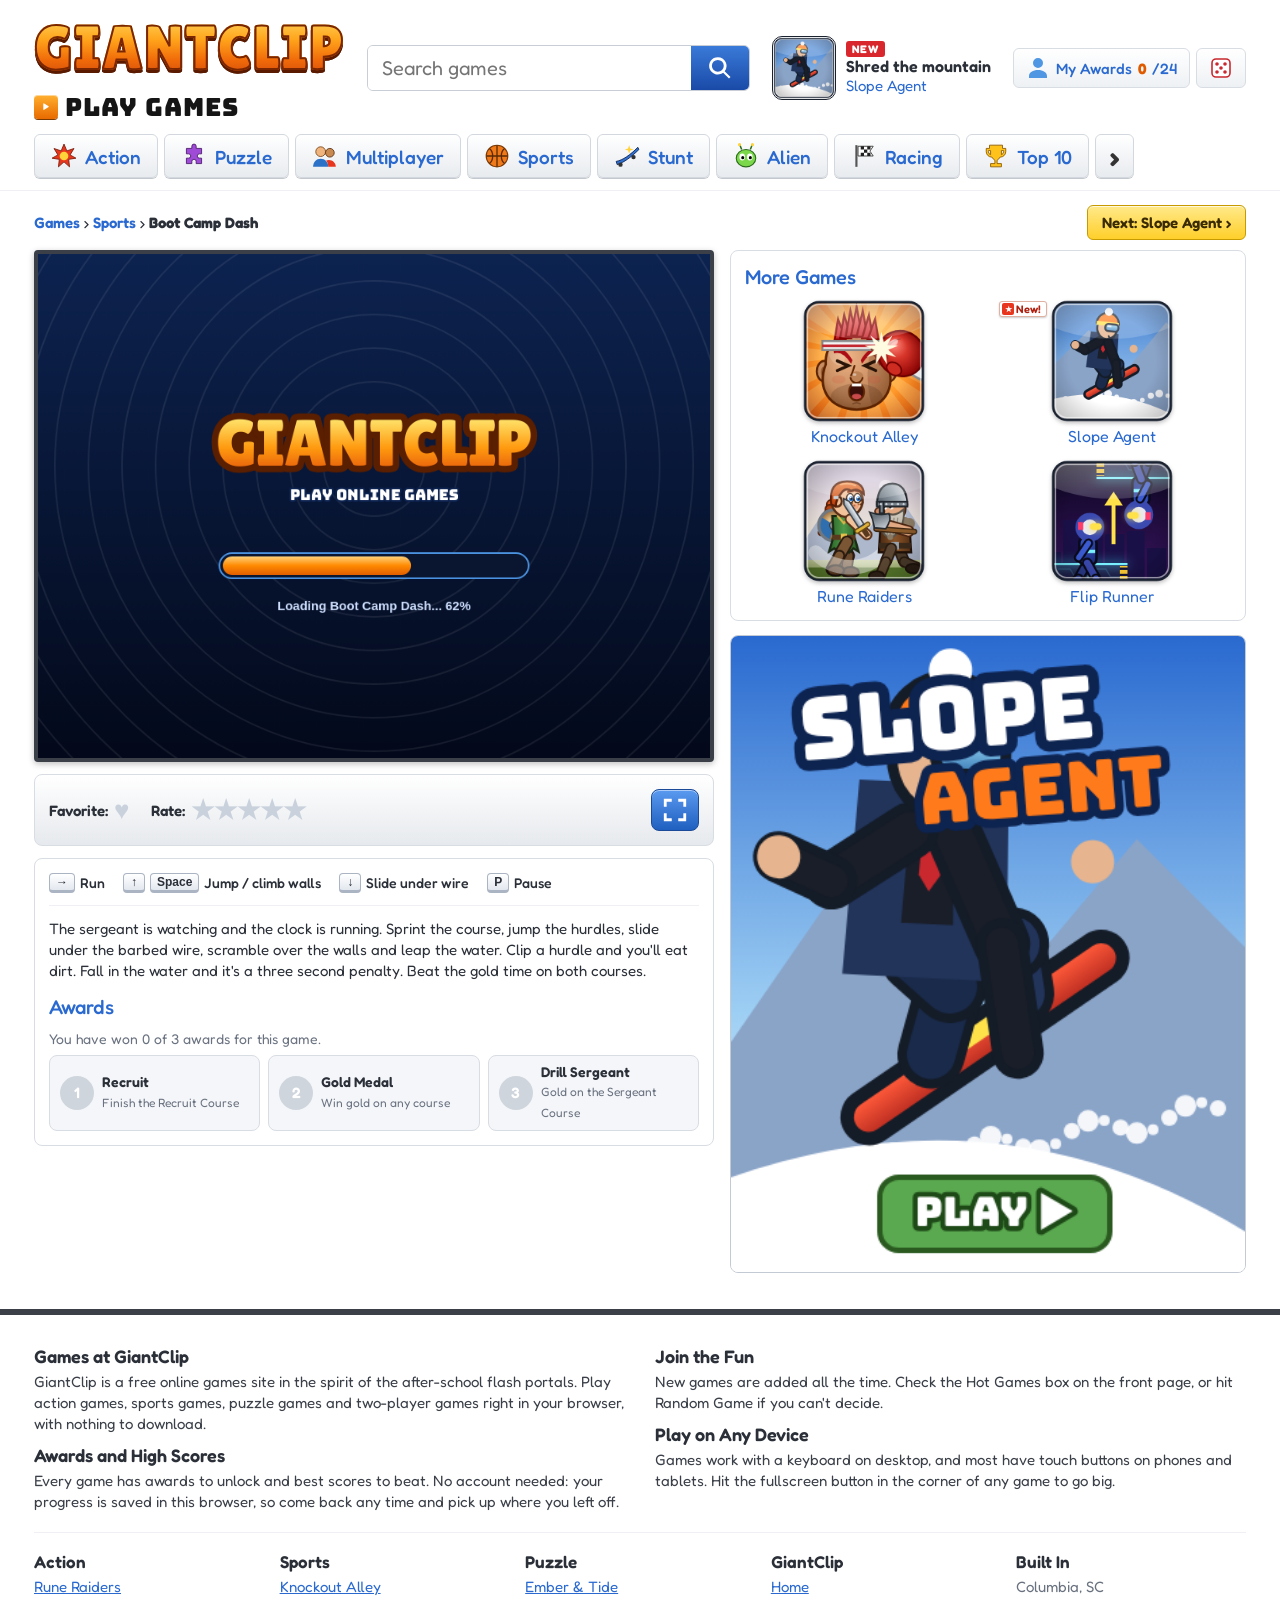
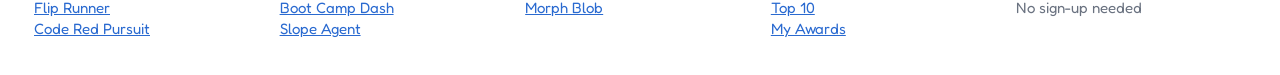
==== games/boot-camp-dash/index.html @ f688c005 "Add files via upload" ====
<!doctype html>
<html lang="en">
<head>
<meta charset="utf-8">
<meta name="viewport" content="width=device-width, initial-scale=1, viewport-fit=cover">
<title>Boot Camp Dash | GiantClip</title>
<meta name="description" content="Free online games: boxing, temple puzzles, snowboarding, obstacle courses and more. No downloads.">
<link rel="preconnect" href="https://fonts.googleapis.com">
<link rel="stylesheet" href="https://fonts.googleapis.com/css2?family=Black+Ops+One&family=Bungee&family=Fredoka:wght@400;500;600;700&family=Lilita+One&family=Orbitron:wght@700&family=Pirata+One&display=swap">
<link rel="stylesheet" href="../../css/site.css">
</head>
<body data-game="boot-camp-dash">
<svg class="sprite" aria-hidden="true">
  <symbol id="i-search" viewBox="0 0 24 24"><path fill-rule="evenodd" d="M10 2a8 8 0 016.3 12.9l5.4 5.4-1.4 1.4-5.4-5.4A8 8 0 1110 2zm0 2.5a5.5 5.5 0 100 11 5.5 5.5 0 000-11z"/></symbol>
  <symbol id="i-action" viewBox="0 0 24 24"><path fill="#e8361e" stroke="#7a1a08" stroke-width=".8" d="M12 1l2.6 6.3 6.6-2.2-3.6 5.9L23 14l-6.7 1.1.8 6.9-5.1-4.6L6.9 22l.8-6.9L1 14l5.4-3-3.6-5.9 6.6 2.2z"/><circle cx="12" cy="12" r="4" fill="#ffd23a"/></symbol>
  <symbol id="i-sports" viewBox="0 0 24 24"><circle cx="12" cy="12" r="10" fill="#f07a1a" stroke="#7a3a08"/><path d="M2 12h20M12 2v20M5 5c4 3 4 11 0 14M19 5c-4 3-4 11 0 14" stroke="#5a2a04" stroke-width="1.2" fill="none"/></symbol>
  <symbol id="i-racing" viewBox="0 0 24 24"><path fill="#555" d="M4 2h2v20H4z"/><path fill="#fff" stroke="#333" stroke-width=".8" d="M6.5 3h14l-3 4.5 3 4.5h-14z"/><path fill="#222" d="M9 3h3v3H9zm6 0h3v3h-3zm-3 3h3v3h-3zm-3 3h3v3H9zm6 0h3v3h-3z"/></symbol>
  <symbol id="i-multi" viewBox="0 0 24 24"><circle cx="8" cy="8" r="4.5" fill="#f0b47e" stroke="#7a4a1e" stroke-width=".8"/><circle cx="16.5" cy="9" r="4" fill="#c98a52" stroke="#5a3010" stroke-width=".8"/><path fill="#2c71c8" d="M1 22c0-4.5 3-7.5 7-7.5s7 3 7 7.5z"/><path fill="#e8361e" d="M15 22c0-2.4-.7-4.4-2-5.8.8-.3 1.7-.5 2.6-.5 3.5 0 6.4 2.6 6.4 6.3z"/></symbol>
  <symbol id="i-puzzle" viewBox="0 0 24 24"><path fill="#a04ad8" stroke="#4a1a6a" stroke-width=".8" d="M10 3a2 2 0 014 0v2h5v5h-2a2 2 0 000 4h2v5h-5v-2a2 2 0 00-4 0v2H5v-5h2a2 2 0 000-4H5V5h5z"/></symbol>
  <symbol id="i-stunt" viewBox="0 0 24 24"><path fill="#2f6fd0" stroke="#0d2350" stroke-width=".8" d="M2 17c6-1 13-6 20-13l1 2C16 13 9 18 3 20z"/><circle cx="6" cy="20" r="2" fill="#333"/><circle cx="18" cy="13" r="2" fill="#333"/><path fill="#ffd23a" d="M14 2l1 3 3 1-3 1-1 3-1-3-3-1 3-1z"/></symbol>
  <symbol id="i-alien" viewBox="0 0 24 24"><ellipse cx="12" cy="14" rx="9" ry="8" fill="#7ad84a" stroke="#2a6a1a"/><ellipse cx="8.5" cy="13" rx="2.6" ry="3.2" fill="#fff"/><ellipse cx="15.5" cy="13" rx="2.6" ry="3.2" fill="#fff"/><circle cx="9" cy="13.5" r="1.4"/><circle cx="16" cy="13.5" r="1.4"/><path d="M8 6L6 1M16 6l2-5" stroke="#2a6a1a" stroke-width="1.4"/><circle cx="6" cy="1.5" r="1.4" fill="#ffd23a"/><circle cx="18" cy="1.5" r="1.4" fill="#ffd23a"/></symbol>
  <symbol id="i-top" viewBox="0 0 24 24"><path fill="#ffc21a" stroke="#8a5a00" stroke-width=".8" d="M6 2h12v3h3v3a5 5 0 01-5 5h-.3A6 6 0 0113 15.9V19h4v3H7v-3h4v-3.1A6 6 0 018.3 13H8a5 5 0 01-5-5V5h3zM5 7v1a3 3 0 002 2.8V7zm14 0h-2v3.8A3 3 0 0019 8z"/></symbol>
  <symbol id="i-star" viewBox="0 0 24 24"><path fill="#ffc21a" stroke="#b07a00" d="M12 2l3 6.6 7 .8-5.2 4.8 1.4 7L12 17.6 5.8 21.2l1.4-7L2 9.4l7-.8z"/></symbol>
  <symbol id="i-user" viewBox="0 0 24 24"><path fill="#4f97e3" d="M12 2a5 5 0 110 10 5 5 0 010-10zm0 12c5 0 9 2.5 9 6v2H3v-2c0-3.5 4-6 9-6z"/></symbol>
  <symbol id="i-dice" viewBox="0 0 24 24"><rect x="3" y="3" width="18" height="18" rx="4" fill="#fff" stroke="#c8282e" stroke-width="1.6"/><circle cx="8" cy="8" r="1.8" fill="#c8282e"/><circle cx="16" cy="16" r="1.8" fill="#c8282e"/><circle cx="12" cy="12" r="1.8" fill="#c8282e"/><circle cx="16" cy="8" r="1.8" fill="#c8282e"/><circle cx="8" cy="16" r="1.8" fill="#c8282e"/></symbol>
  <symbol id="i-full" viewBox="0 0 24 24"><path d="M3 9V3h6M15 3h6v6M21 15v6h-6M9 21H3v-6"/></symbol>
</svg>
<header class="mast"><div class="wrap mast-in">
  <a class="logo" href="../../index.html"><b>GIANTCLIP</b><span><i>▶</i>PLAY GAMES</span></a>
  <form class="searchbox" role="search" data-home="../../index.html">
    <input id="q" type="search" placeholder="Search games" aria-label="Search games">
    <button type="submit" aria-label="Search"><svg class="i"><use href="#i-search"/></svg></button>
  </form>
  <a class="mini-promo" href="../../games/slope-agent/index.html">
    <img src="../../assets/icons/sq-slope.png" alt="" width="64" height="64">
    <span><em>NEW</em><b>Shred the mountain</b><u>Slope Agent</u></span>
  </a>
  <div class="mast-links">
    <a class="mbtn" href="../../index.html#awards"><svg class="i"><use href="#i-user"/></svg>My Awards <b class="award-total">0</b>/24</a>
    <a class="mbtn random" href="#" data-root="../../" title="Random game"><svg class="i"><use href="#i-dice"/></svg></a>
  </div>
</div>
<nav class="wrap pills" aria-label="Categories"><a class="pill" href="../../index.html#action"><svg class="i"><use href="#i-action"/></svg>Action</a><a class="pill" href="../../index.html#puzzle"><svg class="i"><use href="#i-puzzle"/></svg>Puzzle</a><a class="pill" href="../../index.html#multiplayer"><svg class="i"><use href="#i-multi"/></svg>Multiplayer</a><a class="pill" href="../../index.html#sports"><svg class="i"><use href="#i-sports"/></svg>Sports</a><a class="pill" href="../../index.html#stunt"><svg class="i"><use href="#i-stunt"/></svg>Stunt</a><a class="pill" href="../../index.html#alien"><svg class="i"><use href="#i-alien"/></svg>Alien</a><a class="pill" href="../../index.html#racing"><svg class="i"><use href="#i-racing"/></svg>Racing</a><a class="pill" href="../../index.html#top"><svg class="i"><use href="#i-top"/></svg>Top 10</a><a class="pill arrow random" href="#" data-root="../../" aria-label="Random game">›</a></nav>
</header>
<main class="wrap gamewrap">
  <div class="crumbs">
    <nav aria-label="Breadcrumb"><a href="../../index.html">Games</a> › <a href="../../index.html#sports">Sports</a> › <strong>Boot Camp Dash</strong></nav>
    <a class="next" href="../slope-agent/index.html">Next: Slope Agent ›</a>
  </div>
  <div class="gamepage">
    <div class="stage">
      <div class="frame"><canvas id="bc" width="800" height="600" tabindex="0" aria-label="Boot Camp Dash game"></canvas></div>
      <div class="pad" aria-label="Touch controls">
        <div><button type="button" class="alt" data-pad="l" aria-label="Back">◀</button><button type="button" class="alt" data-pad="r" aria-label="Run">▶</button></div>
        <div><button type="button" data-pad="d">SLIDE</button><button type="button" data-pad="u">JUMP</button></div>
      </div>
      <div class="box toolbar">
        <div class="grp">Favorite: <button type="button" class="fav" aria-pressed="false">♥</button></div>
        <div class="grp">Rate: <span class="rate"><button type="button" aria-label="1 star">★</button><button type="button" aria-label="2 stars">★</button><button type="button" aria-label="3 stars">★</button><button type="button" aria-label="4 stars">★</button><button type="button" aria-label="5 stars">★</button></span></div>
        <button type="button" class="fs" aria-label="Fullscreen" title="Fullscreen"><svg><use href="#i-full"/></svg></button>
      </div>
      <section class="box">
        <div class="controls"><span><kbd>→</kbd> Run</span><span><kbd>↑</kbd> <kbd>Space</kbd> Jump / climb walls</span><span><kbd>↓</kbd> Slide under wire</span><span><kbd>P</kbd> Pause</span></div>
        <p class="desc">The sergeant is watching and the clock is running. Sprint the course, jump the hurdles, slide under the barbed wire, scramble over the walls and leap the water. Clip a hurdle and you'll eat dirt. Fall in the water and it's a three second penalty. Beat the gold time on both courses.</p>
        <h2>Awards</h2>
        <p class="award-count">You have won 0 of 3 awards for this game.</p>
        <div class="awards"><div class="award" data-award="bc-done"><i>1</i><span><b>Recruit</b><small>Finish the Recruit Course</small></span></div><div class="award" data-award="bc-gold"><i>2</i><span><b>Gold Medal</b><small>Win gold on any course</small></span></div><div class="award" data-award="bc-sgt"><i>3</i><span><b>Drill Sergeant</b><small>Gold on the Sergeant Course</small></span></div></div>
      </section>
    </div>
    <aside class="side">
      <section class="box"><h2>More Games</h2><div class="rel"><a class="gi " href="../../games/knockout-alley/index.html" data-name="Knockout Alley Sports"><img src="../../assets/icons/sq-knockout.png" alt="" width="104" height="104" loading="lazy"><span>Knockout Alley</span></a><a class="gi " href="../../games/slope-agent/index.html" data-name="Slope Agent Stunt"><i class="newtag">New!</i><img src="../../assets/icons/sq-slope.png" alt="" width="104" height="104" loading="lazy"><span>Slope Agent</span></a><a class="gi " href="../../games/rune-raiders/index.html" data-name="Rune Raiders Action"><img src="../../assets/icons/sq-rune.png" alt="" width="104" height="104" loading="lazy"><span>Rune Raiders</span></a><a class="gi " href="../../games/flip-runner/index.html" data-name="Flip Runner Action"><img src="../../assets/icons/sq-flip.png" alt="" width="104" height="104" loading="lazy"><span>Flip Runner</span></a></div></section>
      <a class="promo" href="../../games/slope-agent/index.html" aria-label="Play Slope Agent"><img src="../../assets/icons/tall-slope.png" alt="" width="380" height="470"></a>
    </aside>
  </div>
</main>
<footer class="foot"><div class="wrap">
  <div class="about">
    <section><h3>Games at GiantClip</h3><p>GiantClip is a free online games site in the spirit of the after-school flash portals. Play action games, sports games, puzzle games and two-player games right in your browser, with nothing to download.</p>
    <h3>Awards and High Scores</h3><p>Every game has awards to unlock and best scores to beat. No account needed: your progress is saved in this browser, so come back any time and pick up where you left off.</p></section>
    <section><h3>Join the Fun</h3><p>New games are added all the time. Check the Hot Games box on the front page, or hit Random Game if you can't decide.</p>
    <h3>Play on Any Device</h3><p>Games work with a keyboard on desktop, and most have touch buttons on phones and tablets. Hit the fullscreen button in the corner of any game to go big.</p></section>
  </div>
  <div class="cols">
    <div><h4>Action</h4><a href="../../games/rune-raiders/index.html">Rune Raiders</a><a href="../../games/flip-runner/index.html">Flip Runner</a><a href="../../games/code-red-pursuit/index.html">Code Red Pursuit</a></div>
    <div><h4>Sports</h4><a href="../../games/knockout-alley/index.html">Knockout Alley</a><a href="../../games/boot-camp-dash/index.html">Boot Camp Dash</a><a href="../../games/slope-agent/index.html">Slope Agent</a></div>
    <div><h4>Puzzle</h4><a href="../../games/ember-tide/index.html">Ember &amp; Tide</a><a href="../../games/morph-blob/index.html">Morph Blob</a></div>
    <div><h4>GiantClip</h4><a href="../../index.html">Home</a><a href="../../index.html#top">Top 10</a><a href="../../index.html#awards">My Awards</a></div>
    <div><h4>Built In</h4><span>Columbia, SC</span><span>No sign-up needed</span></div>
  </div>
</div></footer>
<script src="../../js/site.js"></script>
<script src="../../games/common/kit.js"></script>
<script src="game.js"></script>
</body>
</html>
---- css/site.css ----
/* GiantClip: 2013-era game portal. White page, grey pill nav, lime featured frame, glossy square icons. */
:root {
  --ink: #2a2f38;
  --muted: #6a7280;
  --link: #2a6ad0;
  --line: #d8dde3;
  --head-a: #ffffff;
  --head-b: #e6e9ed;
  --lime-a: #b8e04a;
  --lime-b: #7ab62a;
  --lime-edge: #6aa020;
  --orange: #ff8a00;
  --orange-lo: #e05a00;
  --blue-a: #4a90e8;
  --blue-b: #1f5fbf;
  --logo: "Lilita One", "Arial Black", Impact, sans-serif;
  --round: "Fredoka", "Trebuchet MS", Verdana, sans-serif;
  color-scheme: light;
}
* { box-sizing: border-box; }
body { margin: 0; background: #fff; color: var(--ink); font: 15px/1.4 var(--round); }
a { color: var(--link); text-decoration: none; }
a:hover { text-decoration: underline; }
img { max-width: 100%; display: block; }
[hidden] { display: none !important; }
.wrap { max-width: 1240px; margin: 0 auto; padding-left: max(14px, env(safe-area-inset-left, 0px)); padding-right: max(14px, env(safe-area-inset-right, 0px)); }
.sprite { position: absolute; width: 0; height: 0; overflow: hidden; }
svg.i { width: 24px; height: 24px; flex: none; }

/* ---------- header ---------- */
.mast { border-bottom: 1px solid #eef0f3; padding-bottom: 10px; }
.mast-in { display: flex; flex-wrap: wrap; align-items: center; gap: 12px 22px; padding-block: 12px 10px; }
.logo { display: inline-flex; flex-direction: column; line-height: .85; text-decoration: none !important; }
.logo b {
  font: 400 62px var(--logo); letter-spacing: 1px;
  background: linear-gradient(#ffe066 0%, #ffa21a 40%, #f06a0a 68%, #c8400a 100%);
  -webkit-background-clip: text; background-clip: text; color: transparent;
  -webkit-text-stroke: 2px #7a2600; filter: drop-shadow(0 3px 0 #5a1a00);
}
.logo span { display: flex; align-items: center; gap: 7px; margin-top: 7px; font: 400 25px "Bungee", Impact, sans-serif; color: #151515; letter-spacing: 1px; }
.logo span i { font-style: normal; display: grid; place-items: center; width: 24px; height: 24px; border-radius: 4px; font-size: 12px; color: #fff; background: linear-gradient(#ffb030, #e86a00); box-shadow: inset 0 1px 0 rgba(255,255,255,.5), 0 1px 0 #7a3a00; }
.searchbox { display: flex; flex: 1 1 260px; max-width: 400px; border: 1px solid #c9ced6; border-radius: 6px; box-shadow: inset 0 1px 3px rgba(0,0,0,.1); overflow: hidden; background: #fff; }
.searchbox input { flex: 1; min-width: 0; border: 0; font: 20px var(--round); padding: 10px 14px; color: var(--ink); }
.searchbox input:focus { outline: none; }
.searchbox:focus-within { border-color: var(--blue-a); }
.searchbox button { width: 58px; border: 0; cursor: pointer; display: grid; place-items: center; background: linear-gradient(#3a7ad8, #1a4aa8); }
.searchbox button svg.i { width: 26px; height: 26px; fill: #fff; }
.mini-promo { display: flex; align-items: center; gap: 10px; color: var(--ink); }
.mini-promo img { width: 64px; height: 64px; border-radius: 10px; border: 1px solid #1a2230; }
.mini-promo span { display: flex; flex-direction: column; line-height: 1.2; }
.mini-promo em { align-self: flex-start; font: 700 11px var(--round); font-style: normal; color: #fff; background: #d8282e; padding: 1px 6px; border-radius: 3px; letter-spacing: 1px; }
.mini-promo b { font-weight: 600; font-size: 16px; }
.mini-promo u { text-decoration: none; color: var(--link); }
.mast-links { margin-left: auto; display: flex; gap: 6px; }
.mbtn { display: inline-flex; align-items: center; gap: 6px; padding: 7px 12px; border: 1px solid var(--line); border-radius: 6px; background: linear-gradient(#fff, #eef1f4); color: var(--link); font-weight: 500; text-decoration: none !important; }
.mbtn:hover { border-color: #b9c2cc; }
.mbtn b { color: var(--orange-lo); }
.pills { display: flex; gap: 6px; overflow-x: auto; padding-bottom: 2px; scrollbar-width: none; }
.pill {
  display: inline-flex; align-items: center; gap: 8px; padding: 8px 16px; white-space: nowrap; border-radius: 6px;
  font: 500 19px var(--round); color: var(--link); text-decoration: none !important;
  background: linear-gradient(#ffffff, #e8ebef); border: 1px solid #d3d8de; box-shadow: 0 1px 0 #c3c8ce;
}
.pill svg.i { width: 26px; height: 26px; }
.pill:hover { background: linear-gradient(#ffffff, #dde4ec); }
.pill.arrow { font: 700 26px var(--round); color: #333; padding: 4px 14px; }

/* ---------- glossy square game icon ---------- */
.gi { position: relative; display: flex; flex-direction: column; align-items: center; gap: 4px; color: var(--link); font-size: 16px; line-height: 1.15; text-align: center; text-decoration: none !important; min-width: 0; }
.gi img { width: 100%; max-width: 124px; aspect-ratio: 1; height: auto; filter: drop-shadow(0 2px 2px rgba(0,0,0,.25)); transition: transform .12s; }
.gi:hover img { transform: translateY(-2px) scale(1.04); }
.gi:hover span { text-decoration: underline; }
.gi span { max-width: 100%; overflow: hidden; text-overflow: ellipsis; white-space: nowrap; }
.gi.soon { color: #98a0aa; }
.gi.soon img { filter: grayscale(.4) drop-shadow(0 2px 2px rgba(0,0,0,.2)); }
.newtag { position: absolute; top: 2px; left: 6px; z-index: 1; font: 600 11px var(--round); font-style: normal; color: #b02010; background: #fff; border: 1px solid #e0b0a0; border-radius: 3px; padding: 0 5px 0 16px; box-shadow: 0 1px 2px rgba(0,0,0,.2); }
.newtag::before { content: "★"; position: absolute; left: 2px; top: -1px; width: 12px; height: 12px; display: grid; place-items: center; color: #fff; font-size: 8px; background: #e8361e; border-radius: 2px; margin-top: 2px; }

/* ---------- homepage rows ---------- */
.home { display: flex; flex-direction: column; gap: 16px; padding-block: 16px 30px; }
.row1 { display: grid; grid-template-columns: minmax(0, 1fr) 300px; gap: 16px; align-items: stretch; }
.row2, .row3 { display: grid; grid-template-columns: repeat(4, minmax(0, 1fr)) 120px; gap: 14px; align-items: start; }
.row4 { display: grid; grid-template-columns: repeat(4, minmax(0, 1fr)); gap: 14px; align-items: start; }
@media (max-width: 1100px) { .row1 { grid-template-columns: 1fr; } .bigpromo { display: none; } .row2, .row3 { grid-template-columns: repeat(2, minmax(0, 1fr)); } .narrow { display: none !important; } .row4 { grid-template-columns: repeat(2, minmax(0, 1fr)); } }
@media (max-width: 620px) { .row2, .row3, .row4 { grid-template-columns: 1fr; } }

.frame-green {
  display: grid; grid-template-columns: minmax(0, 1.7fr) minmax(0, .55fr) minmax(0, 1fr); gap: 12px; padding: 14px;
  background: linear-gradient(#a8d63a, #86c02a); border-radius: 10px; border: 1px solid var(--lime-edge); box-shadow: inset 0 1px 0 rgba(255,255,255,.5);
}
@media (max-width: 820px) { .frame-green { grid-template-columns: 1fr; } }
.hero { position: relative; background: #000; border-radius: 4px; overflow: hidden; border: 4px solid #fff; box-shadow: 0 1px 3px rgba(0,0,0,.3); align-self: start; }
.hero img { width: 100%; height: auto; aspect-ratio: 620 / 460; }
.heroplay {
  position: absolute; left: 50%; bottom: 9%; transform: translateX(-50%); font: 400 clamp(20px, 3vw, 36px) "Pirata One", Georgia, serif; letter-spacing: 1px; color: #ffe066;
  padding: 2px 26px; border-radius: 6px; background: linear-gradient(#5a5a62, #26262c); border: 3px solid #c8b06a; text-shadow: 0 2px 0 #3a2a00; box-shadow: 0 4px 10px rgba(0,0,0,.5); text-decoration: none !important;
}
.heroplay:hover { filter: brightness(1.15); }
.dots { position: absolute; left: 50%; bottom: 8px; transform: translateX(-50%); display: flex; gap: 6px; }
.dots button { width: 12px; height: 12px; padding: 0; border-radius: 50%; border: 2px solid #fff; background: rgba(0,0,0,.35); cursor: pointer; }
.dots button[aria-current="true"] { background: #ffe066; }
.next-slide { position: absolute; right: -2px; top: 50%; transform: translateY(-50%); width: 26px; height: 50px; border: 0; border-radius: 6px 0 0 6px; background: rgba(42,106,208,.9); color: #fff; font-size: 14px; cursor: pointer; }
.col3, .grid6 { background: #fff; border-radius: 6px; padding: 12px 10px; box-shadow: 0 1px 2px rgba(0,0,0,.15); }
.col3 { display: flex; flex-direction: column; gap: 12px; justify-content: space-around; }
.grid6 { display: grid; grid-template-columns: repeat(2, minmax(0, 1fr)); gap: 12px 10px; align-content: space-around; }
@media (max-width: 820px) { .col3 { flex-direction: row; } .grid6 { grid-template-columns: repeat(3, minmax(0, 1fr)); } }
.bigpromo { display: block; border-radius: 6px; overflow: hidden; border: 1px solid #c3cad3; align-self: start; }
.bigpromo img { width: 100%; height: auto; aspect-ratio: 380 / 470; }

.card { background: #fff; border: 1px solid var(--line); border-radius: 8px; overflow: hidden; display: flex; flex-direction: column; min-width: 0; box-shadow: 0 1px 2px rgba(0,0,0,.05); }
.ch { margin: 0; display: flex; align-items: center; justify-content: center; gap: 8px; padding: 9px 10px; font: 500 22px var(--round); color: var(--link); background: linear-gradient(var(--head-a), var(--head-b)); border-bottom: 1px solid var(--line); box-shadow: inset 0 -2px 0 #f6f7f9; }
.ch svg.i { width: 30px; height: 30px; }
.grid4 { display: grid; grid-template-columns: repeat(2, minmax(0, 1fr)); gap: 14px 10px; padding: 16px 12px; }
.more { display: block; text-align: center; padding: 12px; border-top: 1px solid #eef0f3; font-size: 18px; }

.top10 { border: 1px solid var(--lime-edge); border-radius: 8px; overflow: hidden; background: #fff; }
.top10 h2 { margin: 0; text-align: center; font: 400 26px var(--round); color: #fff; padding: 8px; background: linear-gradient(var(--lime-a), var(--lime-b)); text-shadow: 0 1px 1px rgba(40,80,0,.5); }
.top10 ol { list-style: none; margin: 0; padding: 12px 14px; display: flex; flex-direction: column; gap: 6px; }
.top10 li { display: flex; align-items: center; gap: 10px; font-size: 17px; }
.top10 li i { font-style: normal; flex: none; width: 30px; height: 24px; display: grid; place-items: center; font: 600 15px var(--round); color: #fff; border-radius: 6px; background: linear-gradient(#5aa82a, #3a7a1a); }
.top10 li:first-child a { font-weight: 600; }
.top10 li.off { color: #98a0aa; }
.top10 li.off i { background: #c8ccd2; }

.narrow { display: flex; flex-direction: column; gap: 12px; align-items: center; }
.nh { width: 100%; display: grid; place-items: center; padding: 8px; border: 1px solid var(--line); border-radius: 8px; background: linear-gradient(var(--head-a), var(--head-b)); }
.nh svg.i { width: 34px; height: 34px; }
.gi.solo { width: 100%; }
.tri { align-self: stretch; font-size: 15px; padding-left: 16px; position: relative; }
.tri::before { content: "▶"; position: absolute; left: 0; top: 2px; font-size: 10px; color: var(--orange); }

.tallpromo { position: relative; display: block; border-radius: 8px; overflow: hidden; border: 1px solid #c3cad3; align-self: stretch; min-height: 300px; }
.tallpromo img { width: 100%; height: 100%; object-fit: cover; object-position: 50% 0; }
.greenplay { position: absolute; left: 50%; bottom: 18px; transform: translateX(-50%); font: 400 28px "Bungee", Impact, sans-serif; color: #fff; padding: 4px 22px; border-radius: 30px; background: linear-gradient(#a8e05a, #5aa82a 50%, #3a8a1a); border: 3px solid #e8ffd0; text-shadow: 0 2px 0 #1e5a10; box-shadow: 0 3px 6px rgba(0,0,0,.4); }
.stack2 { display: flex; flex-direction: column; gap: 14px; min-width: 0; }
.widepromo { display: block; border-radius: 8px; overflow: hidden; border: 1px solid #c3cad3; }
.widepromo img { width: 100%; height: auto; aspect-ratio: 760 / 150; }

.awardsbox { grid-column: span 2; }
@media (max-width: 620px) { .awardsbox { grid-column: auto; } }
.awardline { margin: 12px 14px 4px; color: var(--muted); }
.awardline b { color: var(--orange-lo); }
.awardlist { list-style: none; margin: 0; padding: 8px 14px 14px; display: grid; grid-template-columns: repeat(3, minmax(0, 1fr)); gap: 4px 12px; font-size: 14px; }
@media (max-width: 620px) { .awardlist { grid-template-columns: repeat(2, minmax(0, 1fr)); } }
.awardlist li { display: flex; align-items: center; gap: 5px; color: #98a0aa; }
.awardlist li::before { content: "★"; font-size: 15px; color: #d3d8de; }
.awardlist li.won { color: var(--ink); font-weight: 600; }
.awardlist li.won::before { color: #e8b400; }
.minelist { display: flex; flex-direction: column; gap: 8px; padding: 12px; }
.mini-game { display: flex; align-items: center; gap: 10px; font-size: 15px; }
.mini-game img { width: 44px; height: 44px; }

/* ---------- footer ---------- */
.foot { margin-top: 10px; border-top: 6px solid #3a3f48; background: #fff; }
.about { display: grid; grid-template-columns: 1fr 1fr; gap: 30px; padding-block: 20px; border-bottom: 1px solid #eef0f3; }
@media (max-width: 760px) { .about { grid-template-columns: 1fr; } }
.about h3 { margin: 10px 0 4px; font: 600 18px var(--round); }
.about p { margin: 0; color: #3a3f48; }
.cols { display: grid; grid-template-columns: repeat(5, minmax(0, 1fr)); gap: 16px; padding-block: 18px 36px; }
@media (max-width: 760px) { .cols { grid-template-columns: repeat(2, minmax(0, 1fr)); } }
.cols h4 { margin: 0 0 4px; font: 600 17px var(--round); }
.cols a, .cols span { display: block; text-decoration: underline; color: var(--link); font-size: 15px; }
.cols span { text-decoration: none; color: var(--muted); }

/* ---------- game page ---------- */
.gamewrap { padding-block: 14px 26px; }
.crumbs { display: flex; flex-wrap: wrap; align-items: center; justify-content: space-between; gap: 8px; font-size: 15px; margin-bottom: 10px; }
.crumbs nav a { font-weight: 600; }
.next { color: #3a2a00; font-weight: 600; text-decoration: none !important; padding: 6px 14px; border-radius: 6px; background: linear-gradient(#ffe98a, #ffcf2a); border: 1px solid #c79a00; box-shadow: inset 0 1px 0 rgba(255,255,255,.7); }
.gamepage { display: grid; grid-template-columns: minmax(0, 680px) minmax(0, 1fr); gap: 16px; align-items: start; }
@media (max-width: 980px) { .gamepage { grid-template-columns: 1fr; } }
.stage { display: flex; flex-direction: column; gap: 12px; min-width: 0; }
.frame { background: #000; border: 4px solid #3a3f48; border-radius: 4px; position: relative; box-shadow: 0 2px 6px rgba(0,0,0,.25); }
.frame canvas { display: block; width: 100%; height: auto; touch-action: none; }
.frame:fullscreen { display: flex; align-items: center; justify-content: center; border: 0; }
.frame:fullscreen canvas { width: auto; height: 100%; max-width: 100%; object-fit: contain; }
.box { background: #fff; border: 1px solid var(--line); border-radius: 8px; padding: 14px; }
.box h2 { font: 500 20px var(--round); margin: 0 0 10px; color: var(--link); }
.toolbar { display: flex; flex-wrap: wrap; align-items: center; gap: 8px 22px; background: linear-gradient(var(--head-a), var(--head-b)); }
.toolbar .grp { display: flex; align-items: center; gap: 6px; font-weight: 600; }
.fav, .rate button { font: inherit; background: none; border: 0; cursor: pointer; padding: 0; line-height: 1; font-size: 26px; color: #c9d1dd; }
.fav[aria-pressed="true"] { color: #e83a3a; }
.rate button.on { color: #ffbf1a; text-shadow: 0 1px 0 #c98a00; }
.fav:focus-visible, .rate button:focus-visible { outline: 2px solid var(--blue-a); border-radius: 4px; }
.fs { margin-left: auto; display: grid; place-items: center; width: 48px; height: 42px; border-radius: 8px; cursor: pointer; background: linear-gradient(#5a9af0, #1f5fbf); border: 1px solid #1a4a98; box-shadow: inset 0 1px 0 rgba(255,255,255,.5); }
.fs svg { width: 26px; height: 26px; fill: none; stroke: #fff; stroke-width: 2.6; }
.fs:focus-visible { outline: 3px solid var(--orange); }
.controls { display: flex; flex-wrap: wrap; gap: 8px 18px; padding-bottom: 12px; border-bottom: 1px solid #eef0f3; margin-bottom: 12px; }
.controls span { display: inline-flex; align-items: center; gap: 5px; font-weight: 500; font-size: 14px; }
kbd { font: 600 12px Verdana, sans-serif; background: linear-gradient(#fff, #e3e8ef); border: 1px solid #aab4c3; border-bottom-width: 3px; border-radius: 4px; padding: 1px 6px; color: var(--ink); min-width: 22px; text-align: center; }
.desc { margin: 0 0 14px; }
.awards { display: grid; grid-template-columns: repeat(auto-fit, minmax(170px, 1fr)); gap: 8px; margin-top: 6px; }
.award { display: flex; gap: 8px; align-items: center; padding: 8px 10px; border-radius: 8px; background: #f4f6f9; border: 1px solid var(--line); }
.award i { font-style: normal; width: 34px; height: 34px; border-radius: 50%; display: grid; place-items: center; font-weight: 600; background: #cfd5dd; color: #fff; flex: none; }
.award.won i { background: radial-gradient(circle at 35% 30%, #fff1a6, #e8b400 70%, #b78a00); color: #6a4a00; }
.award b { display: block; font-size: 14px; line-height: 1.2; font-weight: 600; }
.award small { color: var(--muted); font-size: 12px; }
.award-count { color: var(--muted); font-size: 14px; margin: 0; }
.side { display: flex; flex-direction: column; gap: 14px; }
.rel { display: grid; grid-template-columns: repeat(2, minmax(0, 1fr)); gap: 14px 10px; }
@media (max-width: 980px) { .rel { grid-template-columns: repeat(4, minmax(0, 1fr)); } }
.promo { display: block; border: 1px solid #c3cad3; border-radius: 8px; overflow: hidden; }
.promo img { width: 100%; height: auto; }

.pad { display: none; flex-wrap: wrap; justify-content: space-between; gap: 10px; user-select: none; -webkit-user-select: none; }
.pad div { display: flex; gap: 8px; flex-wrap: wrap; }
.pad button { min-width: 58px; height: 54px; padding: 0 10px; font: 400 15px "Bungee", Impact, sans-serif; color: #fff; background: linear-gradient(#ffc061, var(--orange) 50%, var(--orange-lo)); border: 1px solid #b54a00; border-radius: 10px; touch-action: none; }
.pad button.alt { background: linear-gradient(var(--blue-a), var(--blue-b)); border-color: #1a4a98; }
.pad button.on { filter: brightness(.8); }
@media (pointer: coarse) { .pad { display: flex; } }
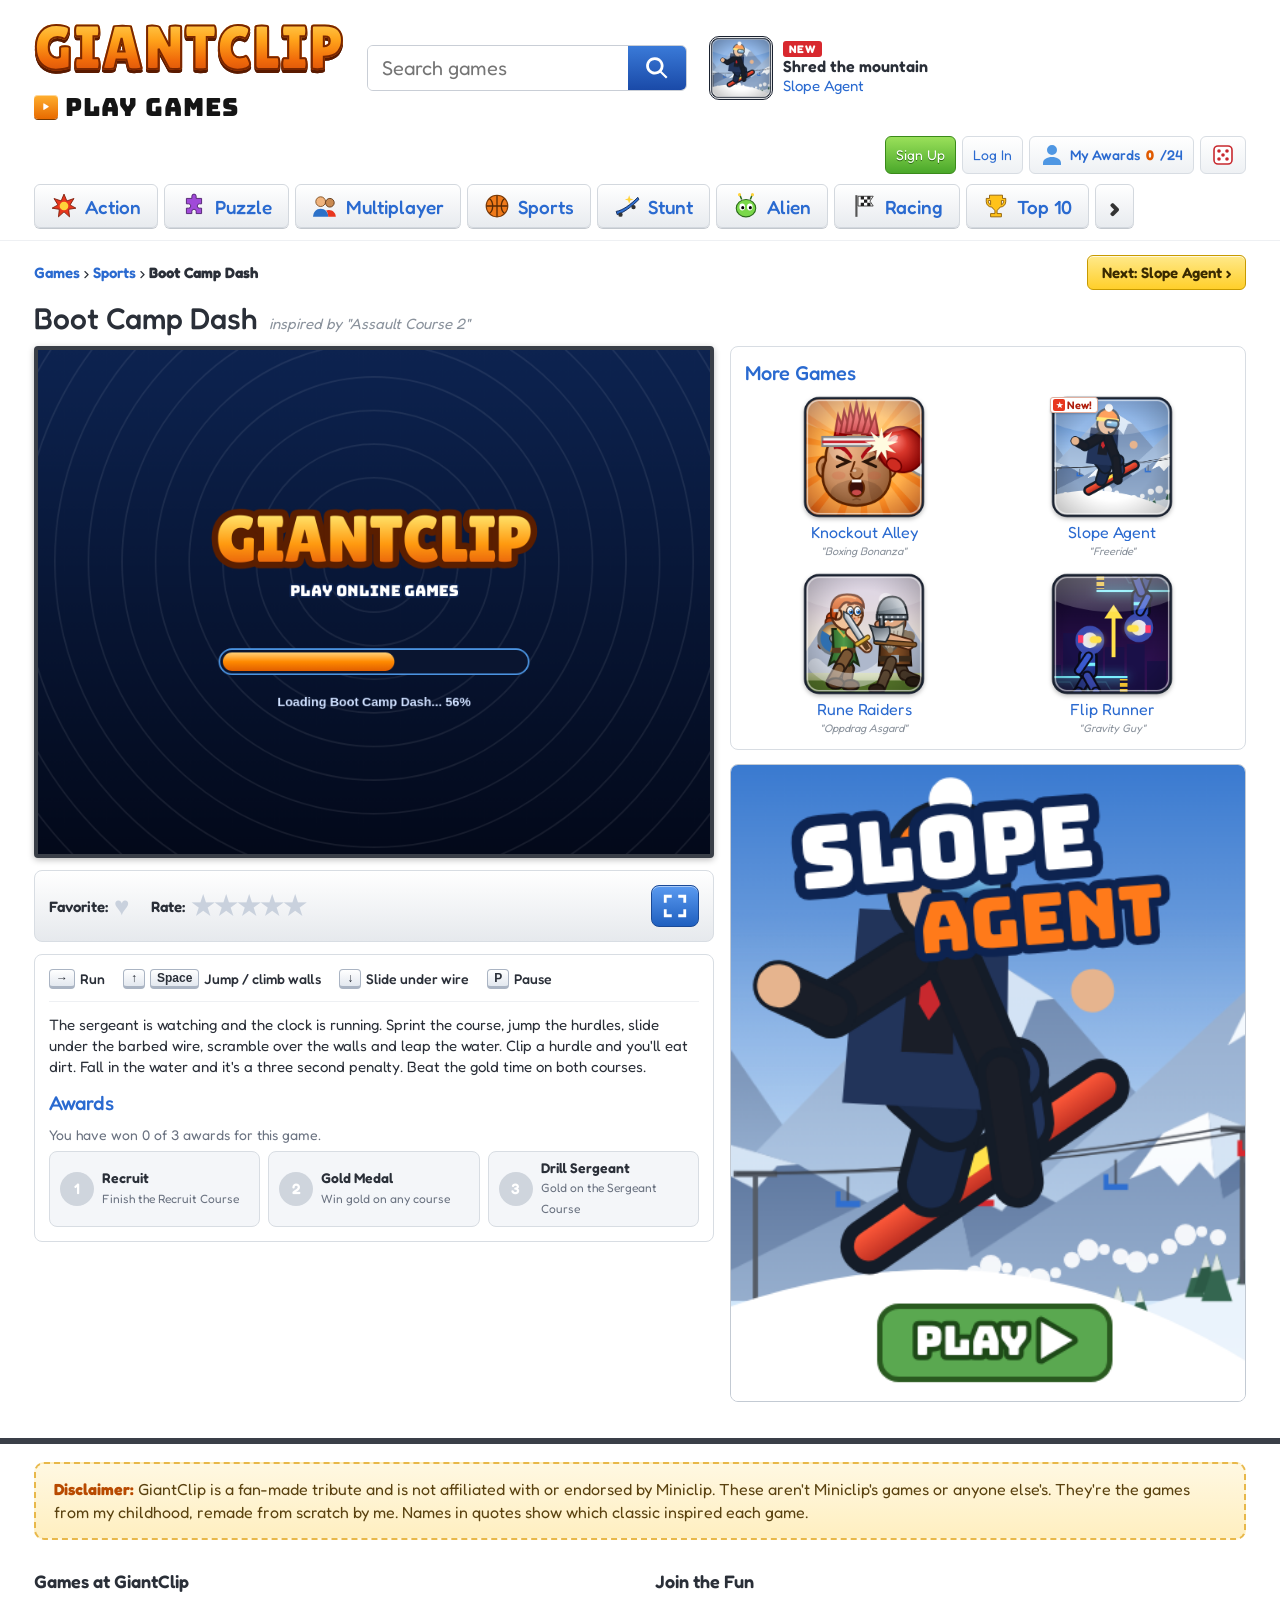
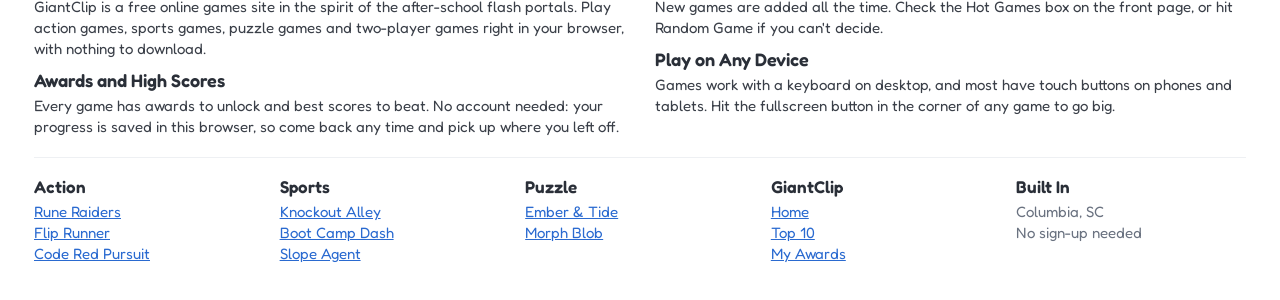
==== commit fd3c4dd0: "Add files via upload" ====
--- a/games/boot-camp-dash/index.html
+++ b/games/boot-camp-dash/index.html
@@ -36,6 +36,7 @@
     <span><em>NEW</em><b>Shred the mountain</b><u>Slope Agent</u></span>
   </a>
   <div class="mast-links">
+    <button type="button" class="mbtn signup" data-incoming>Sign Up</button><button type="button" class="mbtn" data-incoming>Log In</button>
     <a class="mbtn" href="../../index.html#awards"><svg class="i"><use href="#i-user"/></svg>My Awards <b class="award-total">0</b>/24</a>
     <a class="mbtn random" href="#" data-root="../../" title="Random game"><svg class="i"><use href="#i-dice"/></svg></a>
   </div>
@@ -47,6 +48,7 @@
     <nav aria-label="Breadcrumb"><a href="../../index.html">Games</a> › <a href="../../index.html#sports">Sports</a> › <strong>Boot Camp Dash</strong></nav>
     <a class="next" href="../slope-agent/index.html">Next: Slope Agent ›</a>
   </div>
+  <h1 class="gtitle">Boot Camp Dash <small>inspired by "Assault Course 2"</small></h1>
   <div class="gamepage">
     <div class="stage">
       <div class="frame"><canvas id="bc" width="800" height="600" tabindex="0" aria-label="Boot Camp Dash game"></canvas></div>
@@ -68,12 +70,13 @@
       </section>
     </div>
     <aside class="side">
-      <section class="box"><h2>More Games</h2><div class="rel"><a class="gi " href="../../games/knockout-alley/index.html" data-name="Knockout Alley Sports"><img src="../../assets/icons/sq-knockout.png" alt="" width="104" height="104" loading="lazy"><span>Knockout Alley</span></a><a class="gi " href="../../games/slope-agent/index.html" data-name="Slope Agent Stunt"><i class="newtag">New!</i><img src="../../assets/icons/sq-slope.png" alt="" width="104" height="104" loading="lazy"><span>Slope Agent</span></a><a class="gi " href="../../games/rune-raiders/index.html" data-name="Rune Raiders Action"><img src="../../assets/icons/sq-rune.png" alt="" width="104" height="104" loading="lazy"><span>Rune Raiders</span></a><a class="gi " href="../../games/flip-runner/index.html" data-name="Flip Runner Action"><img src="../../assets/icons/sq-flip.png" alt="" width="104" height="104" loading="lazy"><span>Flip Runner</span></a></div></section>
+      <section class="box"><h2>More Games</h2><div class="rel"><a class="gi " href="../../games/knockout-alley/index.html" data-name="Knockout Alley Sports"><img src="../../assets/icons/sq-knockout.png" alt="" width="104" height="104" loading="lazy"><span>Knockout Alley</span><small class="orig">"Boxing Bonanza"</small></a><a class="gi " href="../../games/slope-agent/index.html" data-name="Slope Agent Stunt"><i class="newtag">New!</i><img src="../../assets/icons/sq-slope.png" alt="" width="104" height="104" loading="lazy"><span>Slope Agent</span><small class="orig">"Freeride"</small></a><a class="gi " href="../../games/rune-raiders/index.html" data-name="Rune Raiders Action"><img src="../../assets/icons/sq-rune.png" alt="" width="104" height="104" loading="lazy"><span>Rune Raiders</span><small class="orig">"Oppdrag Asgard"</small></a><a class="gi " href="../../games/flip-runner/index.html" data-name="Flip Runner Action"><img src="../../assets/icons/sq-flip.png" alt="" width="104" height="104" loading="lazy"><span>Flip Runner</span><small class="orig">"Gravity Guy"</small></a></div></section>
       <a class="promo" href="../../games/slope-agent/index.html" aria-label="Play Slope Agent"><img src="../../assets/icons/tall-slope.png" alt="" width="380" height="470"></a>
     </aside>
   </div>
 </main>
 <footer class="foot"><div class="wrap">
+  <div class="disclaimer"><b>Disclaimer:</b> GiantClip is a fan-made tribute and is not affiliated with or endorsed by Miniclip. These aren't Miniclip's games or anyone else's. They're the games from my childhood, remade from scratch by me. Names in quotes show which classic inspired each game.</div>
   <div class="about">
     <section><h3>Games at GiantClip</h3><p>GiantClip is a free online games site in the spirit of the after-school flash portals. Play action games, sports games, puzzle games and two-player games right in your browser, with nothing to download.</p>
     <h3>Awards and High Scores</h3><p>Every game has awards to unlock and best scores to beat. No account needed: your progress is saved in this browser, so come back any time and pick up where you left off.</p></section>
--- a/css/site.css
+++ b/css/site.css
@@ -208,3 +208,22 @@
 .pad button.alt { background: linear-gradient(var(--blue-a), var(--blue-b)); border-color: #1a4a98; }
 .pad button.on { filter: brightness(.8); }
 @media (pointer: coarse) { .pad { display: flex; } }
+
+/* original-name tags, disclaimer, sign-in, incoming modal */
+.gi small.orig { display: block; max-width: 100%; font-size: 11px; line-height: 1.15; color: #8a929c; font-style: italic; white-space: normal; }
+.top10 li small.orig { margin-left: auto; font-size: 11px; color: #8a929c; font-style: italic; text-align: right; line-height: 1.1; max-width: 45%; }
+.gtitle { margin: 0 0 10px; font: 500 30px var(--round); color: var(--ink); display: flex; flex-wrap: wrap; align-items: baseline; gap: 4px 12px; }
+.gtitle small { font-size: 15px; font-style: italic; color: #8a929c; font-weight: 400; }
+.disclaimer { margin: 18px 0 0; padding: 14px 18px; border-radius: 10px; background: linear-gradient(#fff8e2, #ffefc0); border: 2px dashed #e8b84a; color: #5a4210; font-size: 16px; line-height: 1.45; }
+.disclaimer b { color: #b84a00; }
+button.mbtn { font: inherit; cursor: pointer; }
+.mbtn.signup { color: #fff; border-color: #3a8a1a; background: linear-gradient(#9ae05a, #4aa82a); text-shadow: 0 1px 0 #2a6a10; }
+.incoming { position: fixed; inset: 0; z-index: 50; display: grid; place-items: center; background: rgba(10,20,40,.55); padding: 16px; }
+.incoming div { max-width: 380px; width: 100%; text-align: center; background: #fff; border-radius: 16px; border: 4px solid #ffb43a; padding: 26px 22px; box-shadow: 0 12px 40px rgba(0,0,0,.35); }
+.incoming h3 { margin: 0 0 6px; font: 400 40px "Bungee", Impact, sans-serif; color: #ff8a00; -webkit-text-stroke: 1.5px #7a2a06; }
+.incoming p { margin: 0 0 18px; color: var(--ink); font-size: 17px; }
+.incoming button { font: 400 18px "Bungee", Impact, sans-serif; color: #fff; padding: 10px 28px; border-radius: 10px; border: 1px solid #b54a00; background: linear-gradient(#ffc061, #ff8a00 50%, #e05a00); cursor: pointer; }
+.searchbox { max-width: 320px; }
+.mast-links .mbtn { padding: 6px 10px; font-size: 14px; }
+@media (max-width: 1220px) { .mini-promo { display: none; } }
+.newtag { left: max(2px, calc(50% - 62px)); }
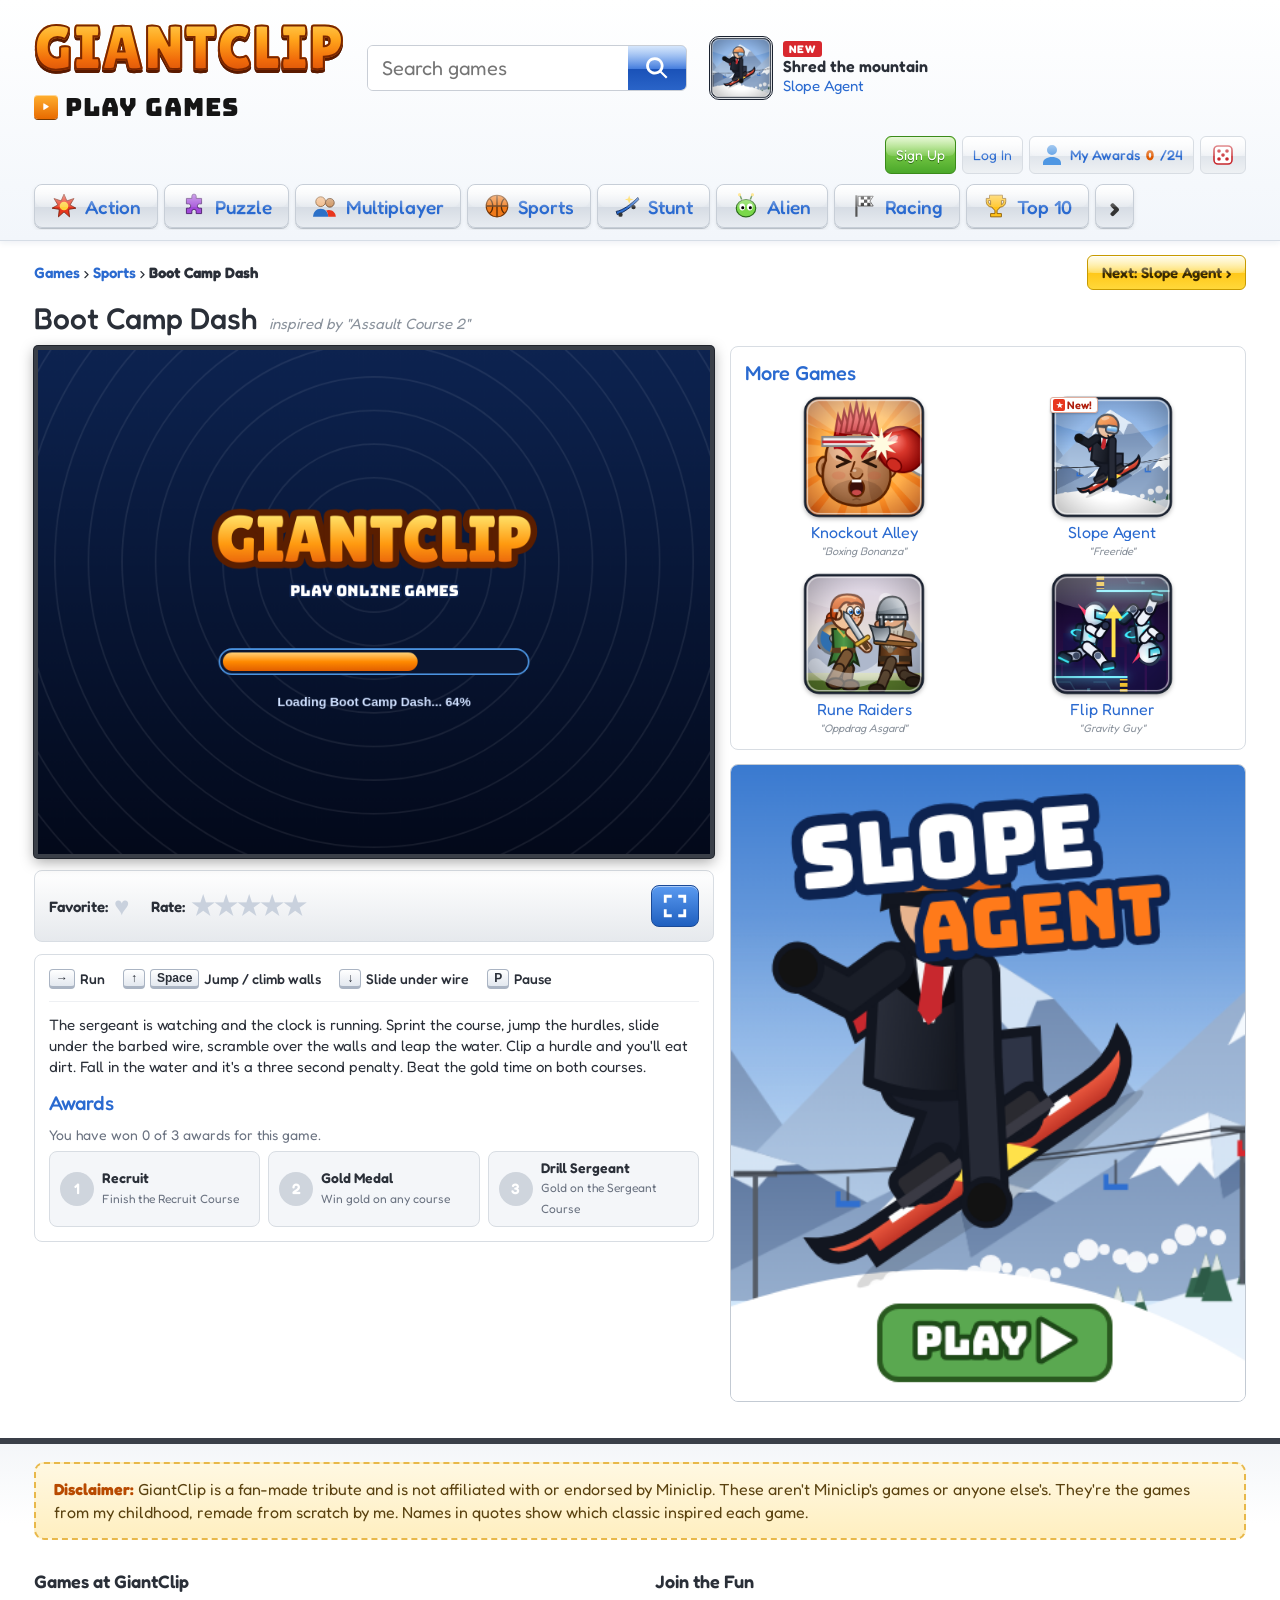
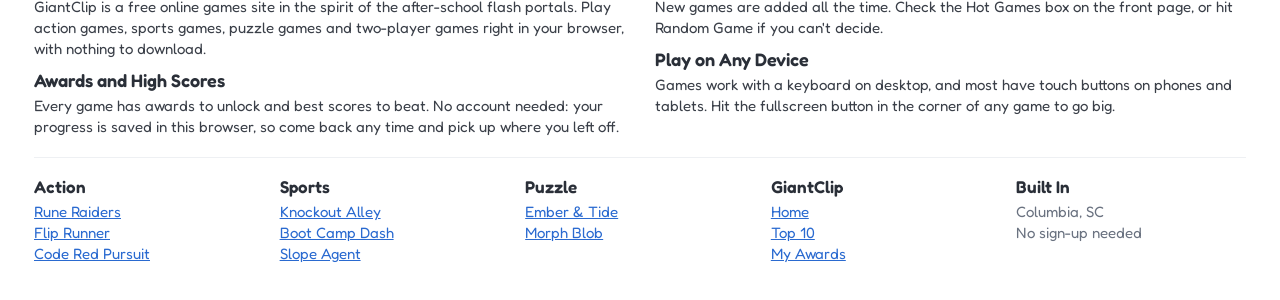
==== commit b761138e: "Add files via upload" ====
--- a/games/boot-camp-dash/index.html
+++ b/games/boot-camp-dash/index.html
@@ -6,7 +6,7 @@
 <title>Boot Camp Dash | GiantClip</title>
 <meta name="description" content="Free online games: boxing, temple puzzles, snowboarding, obstacle courses and more. No downloads.">
 <link rel="preconnect" href="https://fonts.googleapis.com">
-<link rel="stylesheet" href="https://fonts.googleapis.com/css2?family=Black+Ops+One&family=Bungee&family=Fredoka:wght@400;500;600;700&family=Lilita+One&family=Orbitron:wght@700&family=Pirata+One&display=swap">
+<link rel="stylesheet" href="https://fonts.googleapis.com/css2?family=Black+Ops+One&family=Bungee&family=Cinzel:wght@700;900&family=Metamorphous&family=Fredoka:wght@400;500;600;700&family=Lilita+One&family=Orbitron:wght@700&family=Pirata+One&display=swap">
 <link rel="stylesheet" href="../../css/site.css">
 </head>
 <body data-game="boot-camp-dash">
--- a/css/site.css
+++ b/css/site.css
@@ -227,3 +227,53 @@
 .mast-links .mbtn { padding: 6px 10px; font-size: 14px; }
 @media (max-width: 1220px) { .mini-promo { display: none; } }
 .newtag { left: max(2px, calc(50% - 62px)); }
+
+/* ---------- 2013 gloss: shiny highlights, glints and glow ---------- */
+body { background: linear-gradient(#e9f1fa 0, #ffffff 220px) no-repeat, #fff; }
+.mast { background: linear-gradient(#ffffff, #f2f6fb); border-bottom: 1px solid #d6dde6; box-shadow: 0 2px 6px rgba(30,60,110,.08); }
+/* glint sweeping across the logo */
+.logo { position: relative; }
+.logo b { position: relative; }
+.logo::after {
+  content: ""; position: absolute; top: 0; left: 0; width: 100%; height: 64px; pointer-events: none;
+  background: linear-gradient(105deg, transparent 40%, rgba(255,255,255,.85) 50%, transparent 60%) no-repeat;
+  background-size: 250% 100%; background-position: 140% 0; mix-blend-mode: soft-light; animation: glint 4.5s ease-in-out infinite;
+}
+@keyframes glint { 0%, 55% { background-position: 140% 0; } 85%, 100% { background-position: -40% 0; } }
+/* shared glossy top-half highlight */
+.pill, .mbtn, .next, .searchbox button, .ch, .nh, .top10 h2, .signup, .play, .pausebtn { position: relative; overflow: hidden; }
+.greenplay, .heroplay { overflow: hidden; }
+.pill::after, .mbtn::after, .next::after, .greenplay::after, .heroplay::after, .searchbox button::after, .ch::after, .nh::after, .top10 h2::after, .play::after, .pausebtn::after {
+  content: ""; position: absolute; left: 0; right: 0; top: 0; height: 52%; pointer-events: none; border-radius: inherit;
+  background: linear-gradient(rgba(255,255,255,.75), rgba(255,255,255,.12));
+}
+.pill { border-radius: 8px; border-color: #c7ced7; box-shadow: 0 1px 0 #b9c0c8, 0 2px 4px rgba(0,0,0,.08); background: linear-gradient(#ffffff, #e2e7ed 52%, #d6dce4 53%, #e8ecf1); transition: box-shadow .15s, transform .1s; }
+.pill:hover { box-shadow: 0 0 0 2px rgba(74,144,232,.35), 0 3px 8px rgba(42,106,208,.25); transform: translateY(-1px); background: linear-gradient(#ffffff, #e8f1fc 52%, #d4e4f8 53%, #e6f0fb); }
+.mbtn { background: linear-gradient(#ffffff, #eef1f5 52%, #e0e5eb 53%, #eef1f4); }
+.searchbox button { background: linear-gradient(#5a9af0, #2a6ad8 52%, #1a52b8 53%, #2a64c8); }
+.ch { background: linear-gradient(#ffffff, #eef1f4 52%, #e2e6eb 53%, #eceff2); text-shadow: 0 1px 0 #fff; }
+.top10 h2 { background: linear-gradient(#c8ec5a, #94cc32 52%, #7ab62a 53%, #8ac438); }
+.greenplay { background: linear-gradient(#b8ec6a, #6ab83a 52%, #4a9a22 53%, #5aaa2a); }
+.next { background: linear-gradient(#fff2a8, #ffd84a 52%, #ffc81a 53%, #ffd83a); }
+/* the big lime frame gets the classic diagonal sheen and stripes */
+.frame-green { position: relative; background:
+  linear-gradient(rgba(255,255,255,.35), rgba(255,255,255,0) 40%),
+  repeating-linear-gradient(135deg, rgba(255,255,255,.06) 0 14px, rgba(255,255,255,0) 14px 28px),
+  linear-gradient(#b4e046, #86c02a 60%, #74ae20);
+  box-shadow: inset 0 1px 0 rgba(255,255,255,.7), inset 0 -2px 0 rgba(0,0,0,.08), 0 2px 6px rgba(60,100,0,.25); }
+.hero { box-shadow: 0 2px 8px rgba(0,0,0,.35); }
+.hero::after { content: ""; position: absolute; inset: 0 0 55% 0; pointer-events: none; background: linear-gradient(rgba(255,255,255,.22), rgba(255,255,255,0)); }
+/* game icons: lift and glow on hover, with a shine sweep */
+.gi { isolation: isolate; }
+.gi img { border-radius: 18px; }
+.gi:hover img { filter: drop-shadow(0 0 6px rgba(255,170,30,.85)) drop-shadow(0 3px 3px rgba(0,0,0,.3)); }
+.gi::before {
+  content: ""; position: absolute; top: 0; left: 50%; transform: translateX(-50%); width: min(100%, 124px); aspect-ratio: 1; z-index: 2; pointer-events: none; border-radius: 18px;
+  background: linear-gradient(115deg, transparent 35%, rgba(255,255,255,.55) 50%, transparent 65%) no-repeat; background-size: 300% 100%; background-position: 150% 0; opacity: 0;
+}
+.gi:hover::before { opacity: 1; animation: sweep .7s ease-out; background-position: -50% 0; }
+@keyframes sweep { from { background-position: 150% 0; } to { background-position: -50% 0; } }
+.card, .top10, .col3, .grid6 { box-shadow: 0 1px 0 rgba(255,255,255,.8) inset, 0 2px 6px rgba(20,40,80,.1); }
+.frame { box-shadow: 0 0 0 1px #20242c, 0 4px 14px rgba(0,0,0,.35); }
+.foot { border-top: 6px solid #3a3f48; background: linear-gradient(#f4f6f9, #ffffff 80px); }
+@media (prefers-reduced-motion: reduce) { .logo::after, .gi:hover::before { animation: none; } }
